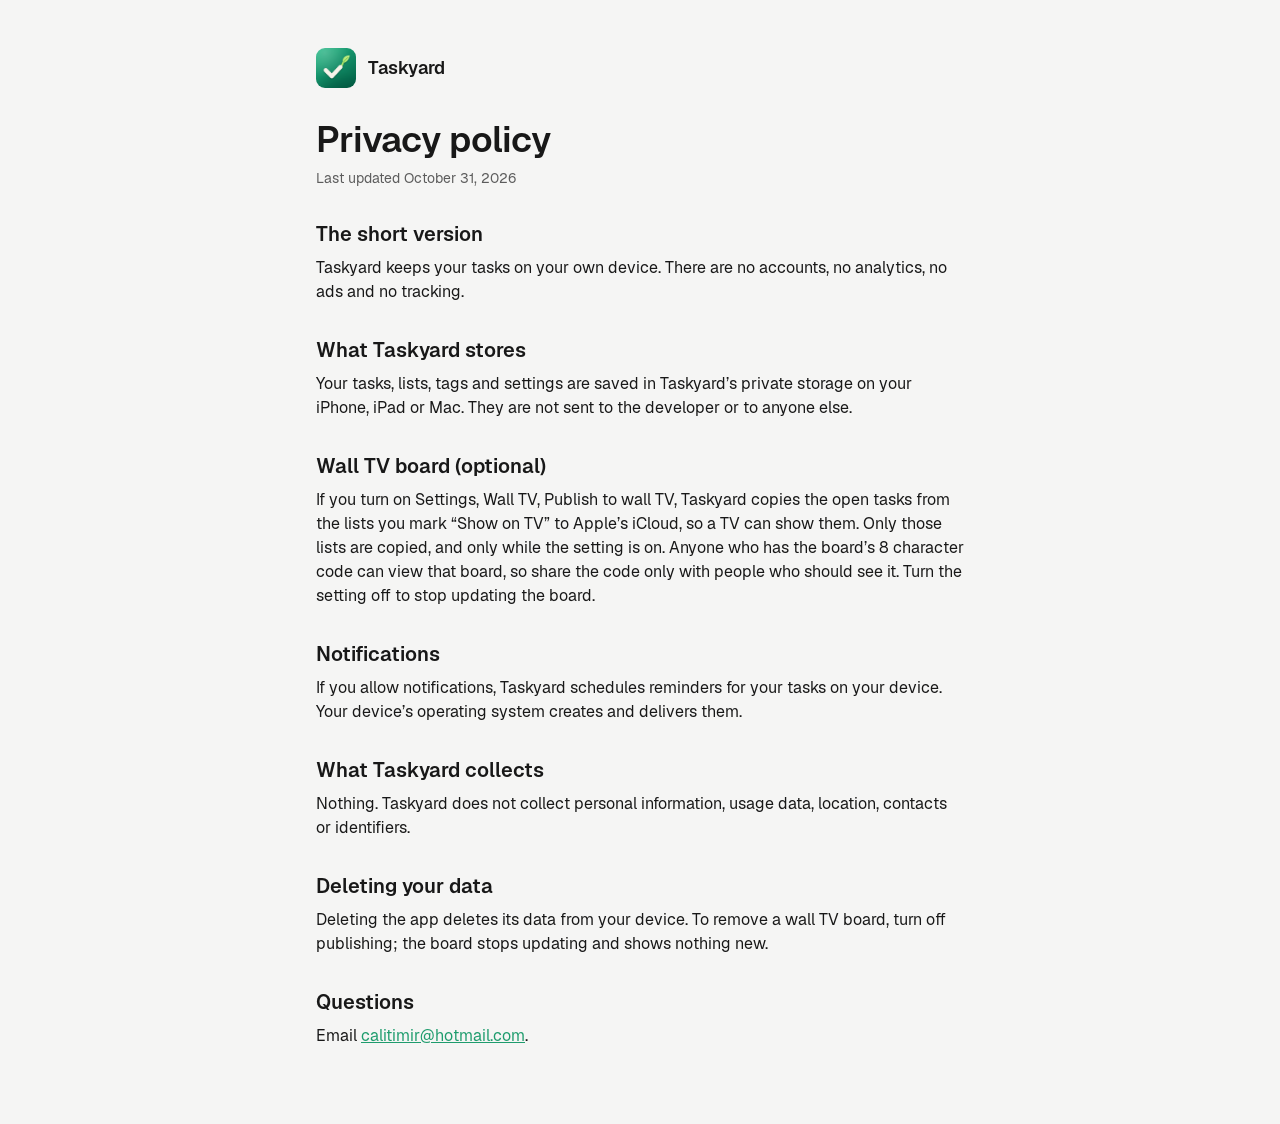
==== privacy.html @ d51ca659 "Add privacy policy and support pages; new icon" ====
<!doctype html>
<html lang="en">
<head>
  <meta charset="utf-8">
  <meta name="viewport" content="width=device-width, initial-scale=1">
  <title>Taskyard privacy policy</title>
  <meta name="description" content="How Taskyard handles your data: it stays on your device.">
  <link rel="icon" href="icon.png">
  <link rel="stylesheet" href="page.css">
</head>
<body>
  <main class="doc">
    <a class="brand" href="support.html"><img src="icon.png" alt="" width="40" height="40"><span>Taskyard</span></a>
    <h1>Privacy policy</h1>
    <p class="meta">Last updated October 31, 2026</p>

    <h2>The short version</h2>
    <p>Taskyard keeps your tasks on your own device. There are no accounts, no analytics, no ads and no tracking.</p>

    <h2>What Taskyard stores</h2>
    <p>Your tasks, lists, tags and settings are saved in Taskyard’s private storage on your iPhone, iPad or Mac. They are not sent to the developer or to anyone else.</p>

    <h2>Wall TV board (optional)</h2>
    <p>If you turn on Settings, Wall TV, Publish to wall TV, Taskyard copies the open tasks from the lists you mark “Show on TV” to Apple’s iCloud, so a TV can show them. Only those lists are copied, and only while the setting is on. Anyone who has the board’s 8 character code can view that board, so share the code only with people who should see it. Turn the setting off to stop updating the board.</p>

    <h2>Notifications</h2>
    <p>If you allow notifications, Taskyard schedules reminders for your tasks on your device. Your device’s operating system creates and delivers them.</p>

    <h2>What Taskyard collects</h2>
    <p>Nothing. Taskyard does not collect personal information, usage data, location, contacts or identifiers.</p>

    <h2>Deleting your data</h2>
    <p>Deleting the app deletes its data from your device. To remove a wall TV board, turn off publishing; the board stops updating and shows nothing new.</p>

    <h2>Questions</h2>
    <p>Email <a href="mailto:calitimir@hotmail.com">calitimir@hotmail.com</a>.</p>
  </main>
</body>
</html>
---- page.css ----
@font-face { font-family: "Geist"; src: url("Geist-Regular.otf") format("opentype"); font-weight: 400; }
@font-face { font-family: "Geist"; src: url("Geist-Medium.otf") format("opentype"); font-weight: 500; }
@font-face { font-family: "Geist"; src: url("Geist-SemiBold.otf") format("opentype"); font-weight: 600; }
:root { --bg: #F5F5F4; --text: #181818; --muted: #5C5C5C; --brand: #1E9C6D; }
@media (prefers-color-scheme: dark) { :root { --bg: #181818; --text: #FFFFFF; --muted: #A3A3A3; --brand: #3DC48F; } }
* { box-sizing: border-box; }
body { margin: 0; background: var(--bg); color: var(--text); font: 400 16px/24px "Geist", system-ui, sans-serif; -webkit-font-smoothing: antialiased; }
.doc { max-width: 680px; margin: 0 auto; padding: 48px 16px 64px; }
.brand { display: inline-flex; align-items: center; color: inherit; text-decoration: none; font-weight: 600; font-size: 18px; line-height: 28px; margin-bottom: 32px; }
.brand img { border-radius: 9px; margin-right: 12px; }
h1 { font-size: 36px; line-height: 40px; font-weight: 600; margin: 0 0 8px; letter-spacing: -0.02em; text-wrap: balance; }
h2 { font-size: 20px; line-height: 28px; font-weight: 600; margin: 32px 0 8px; }
h3 { font-size: 16px; line-height: 24px; font-weight: 600; margin: 24px 0 4px; }
p { margin: 0 0 12px; text-wrap: pretty; }
.meta { color: var(--muted); font-size: 14px; line-height: 20px; }
a { color: var(--brand); }
a:focus-visible { outline: 2px solid var(--brand); outline-offset: 2px; border-radius: 4px; }
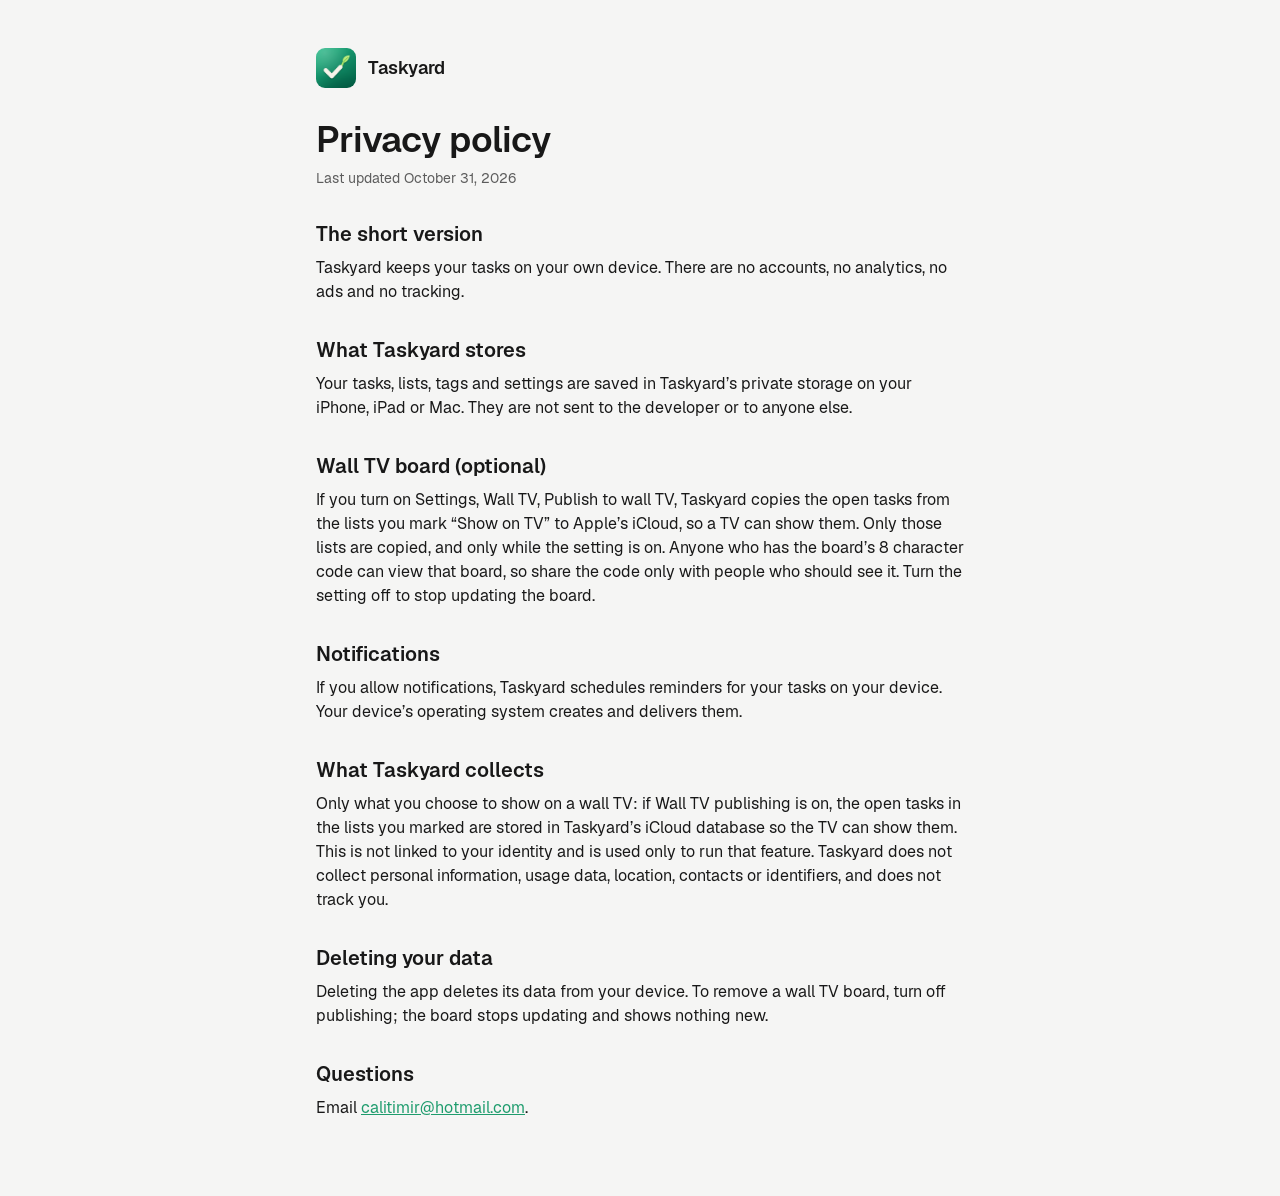
==== commit 6674b944: "Privacy policy: describe the optional Wall TV board data" ====
--- a/privacy.html
+++ b/privacy.html
@@ -27,7 +27,7 @@
     <p>If you allow notifications, Taskyard schedules reminders for your tasks on your device. Your device’s operating system creates and delivers them.</p>
 
     <h2>What Taskyard collects</h2>
-    <p>Nothing. Taskyard does not collect personal information, usage data, location, contacts or identifiers.</p>
+    <p>Only what you choose to show on a wall TV: if Wall TV publishing is on, the open tasks in the lists you marked are stored in Taskyard’s iCloud database so the TV can show them. This is not linked to your identity and is used only to run that feature. Taskyard does not collect personal information, usage data, location, contacts or identifiers, and does not track you.</p>
 
     <h2>Deleting your data</h2>
     <p>Deleting the app deletes its data from your device. To remove a wall TV board, turn off publishing; the board stops updating and shows nothing new.</p>
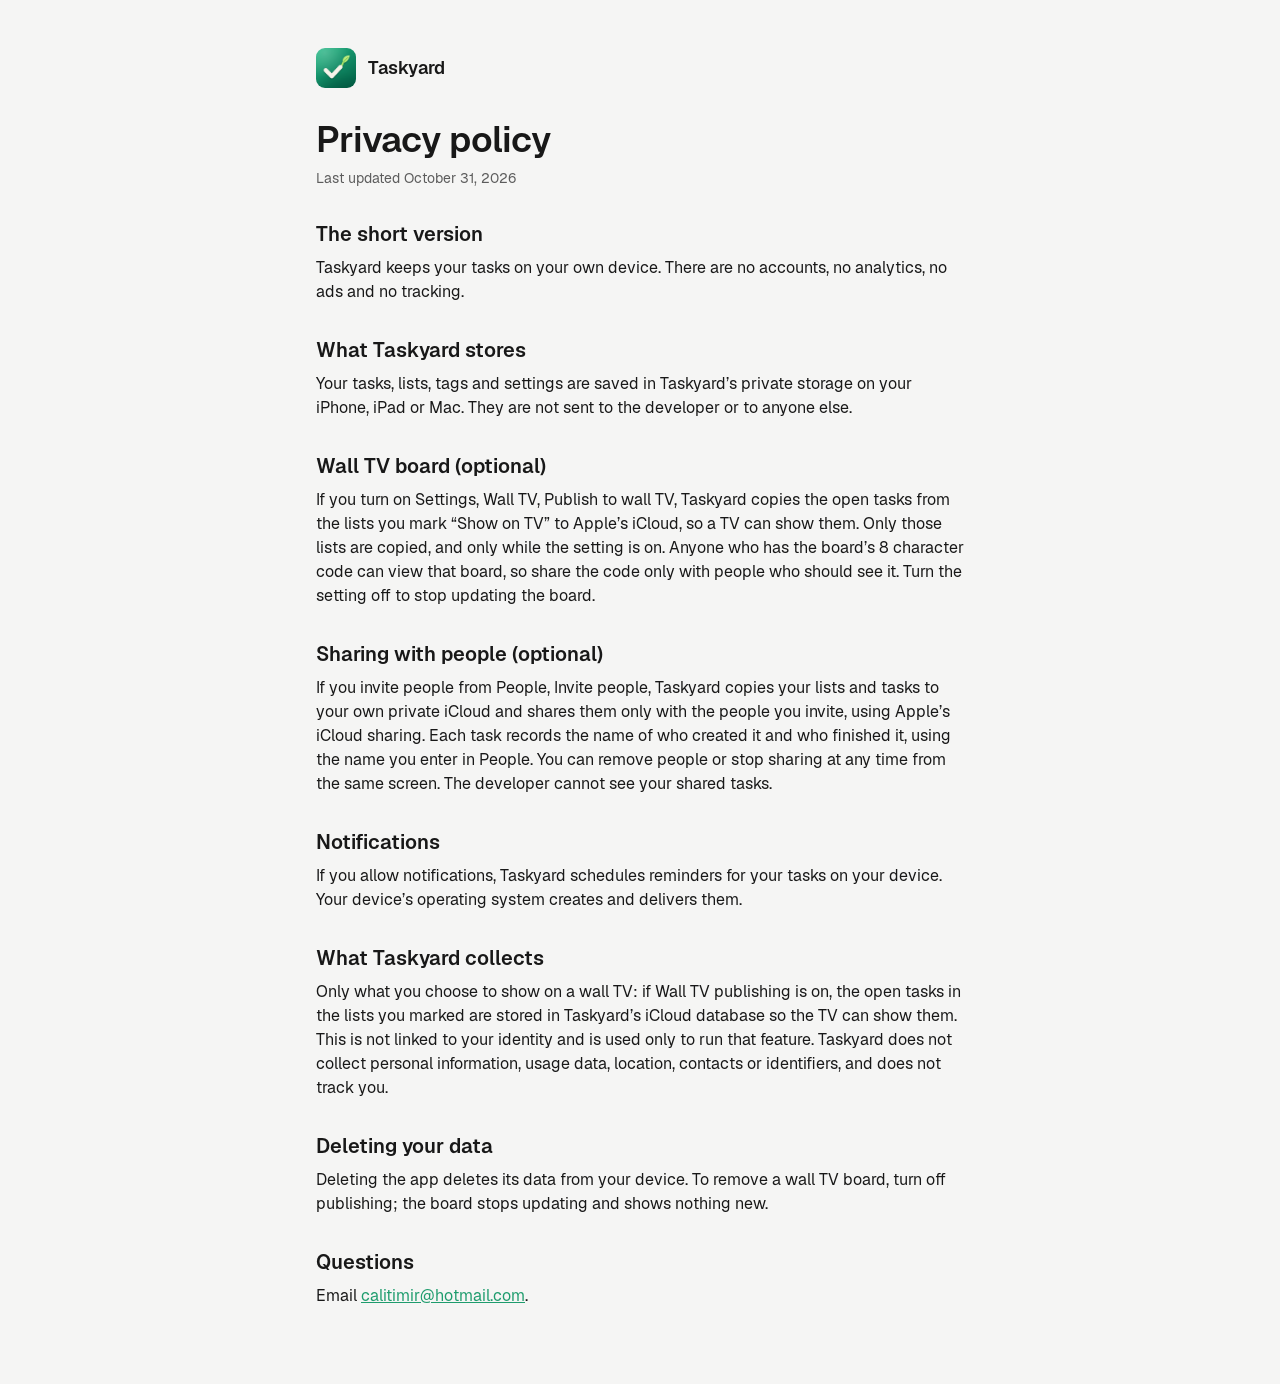
==== commit 242b2ba0: "Privacy: describe optional task sharing" ====
--- a/privacy.html
+++ b/privacy.html
@@ -23,6 +23,9 @@
     <h2>Wall TV board (optional)</h2>
     <p>If you turn on Settings, Wall TV, Publish to wall TV, Taskyard copies the open tasks from the lists you mark “Show on TV” to Apple’s iCloud, so a TV can show them. Only those lists are copied, and only while the setting is on. Anyone who has the board’s 8 character code can view that board, so share the code only with people who should see it. Turn the setting off to stop updating the board.</p>
 
+    <h2>Sharing with people (optional)</h2>
+    <p>If you invite people from People, Invite people, Taskyard copies your lists and tasks to your own private iCloud and shares them only with the people you invite, using Apple’s iCloud sharing. Each task records the name of who created it and who finished it, using the name you enter in People. You can remove people or stop sharing at any time from the same screen. The developer cannot see your shared tasks.</p>
+
     <h2>Notifications</h2>
     <p>If you allow notifications, Taskyard schedules reminders for your tasks on your device. Your device’s operating system creates and delivers them.</p>
 
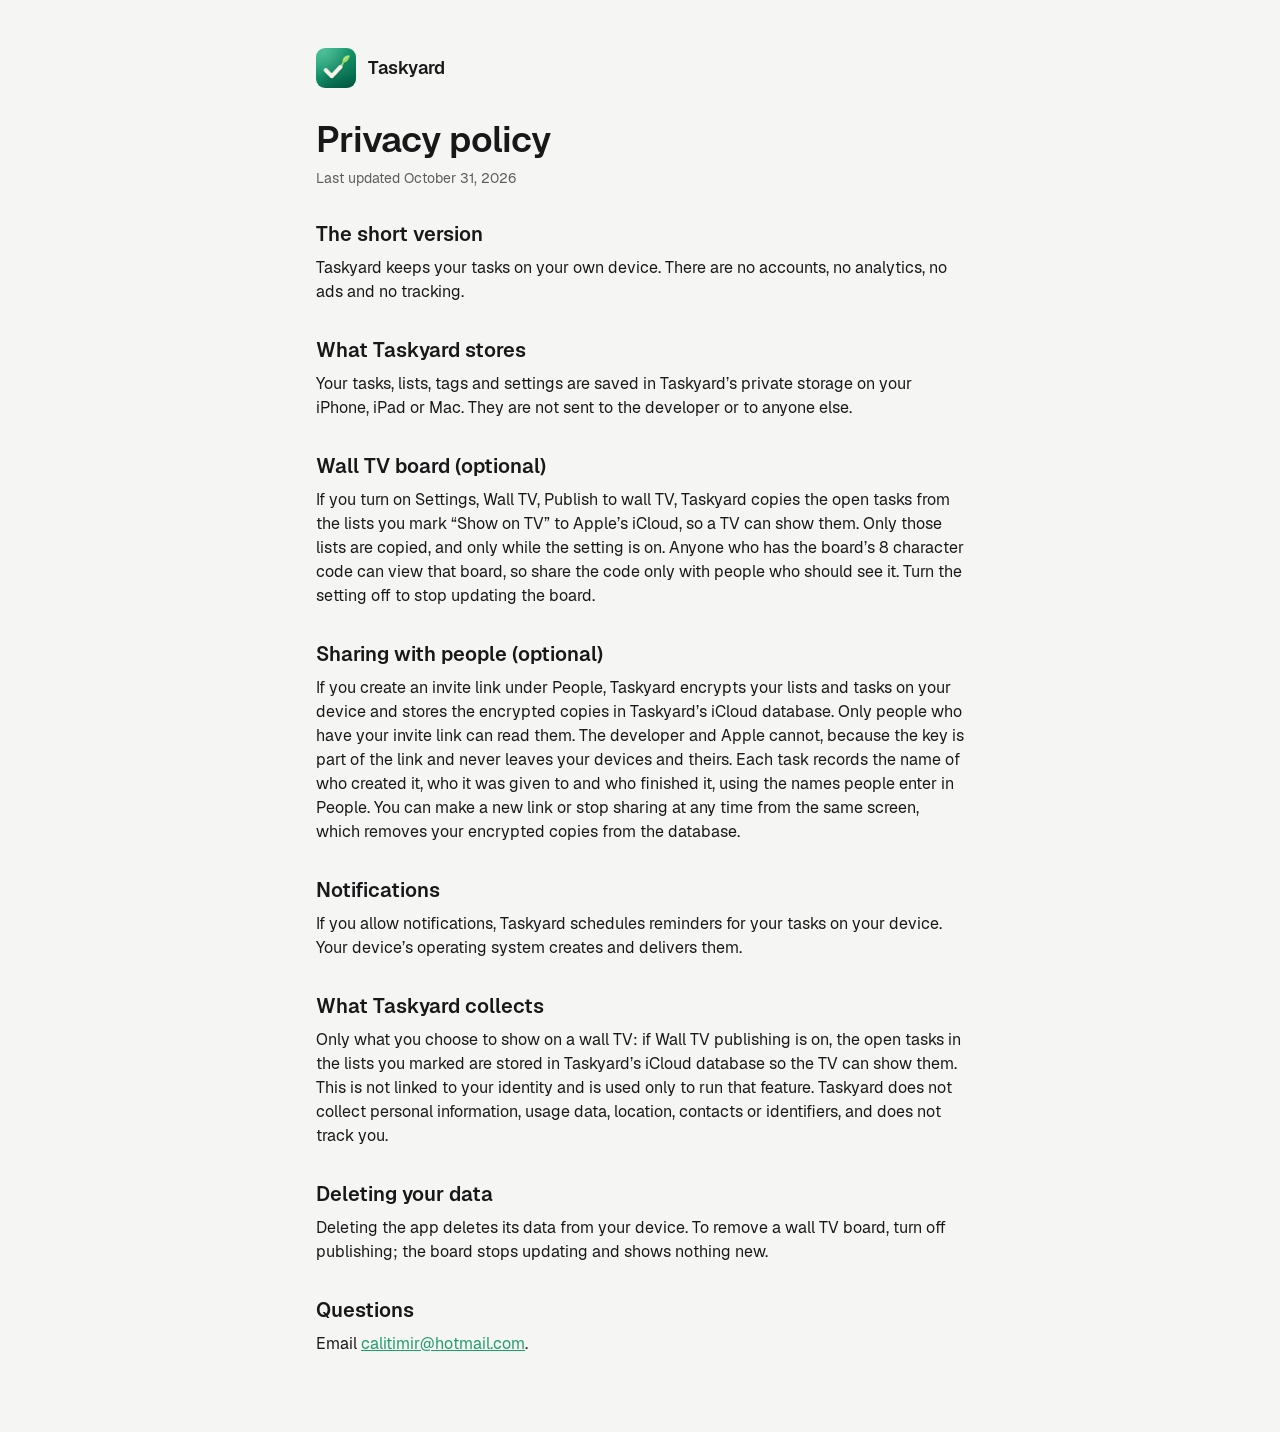
==== commit 067ebb45: "Add invite page; update privacy and support for link sharing" ====
--- a/privacy.html
+++ b/privacy.html
@@ -24,7 +24,7 @@
     <p>If you turn on Settings, Wall TV, Publish to wall TV, Taskyard copies the open tasks from the lists you mark “Show on TV” to Apple’s iCloud, so a TV can show them. Only those lists are copied, and only while the setting is on. Anyone who has the board’s 8 character code can view that board, so share the code only with people who should see it. Turn the setting off to stop updating the board.</p>
 
     <h2>Sharing with people (optional)</h2>
-    <p>If you invite people from People, Invite people, Taskyard copies your lists and tasks to your own private iCloud and shares them only with the people you invite, using Apple’s iCloud sharing. Each task records the name of who created it and who finished it, using the name you enter in People. You can remove people or stop sharing at any time from the same screen. The developer cannot see your shared tasks.</p>
+    <p>If you create an invite link under People, Taskyard encrypts your lists and tasks on your device and stores the encrypted copies in Taskyard’s iCloud database. Only people who have your invite link can read them. The developer and Apple cannot, because the key is part of the link and never leaves your devices and theirs. Each task records the name of who created it, who it was given to and who finished it, using the names people enter in People. You can make a new link or stop sharing at any time from the same screen, which removes your encrypted copies from the database.</p>
 
     <h2>Notifications</h2>
     <p>If you allow notifications, Taskyard schedules reminders for your tasks on your device. Your device’s operating system creates and delivers them.</p>
--- a/page.css
+++ b/page.css
@@ -15,3 +15,18 @@
 .meta { color: var(--muted); font-size: 14px; line-height: 20px; }
 a { color: var(--brand); }
 a:focus-visible { outline: 2px solid var(--brand); outline-offset: 2px; border-radius: 4px; }
+
+/* Invite page */
+.steps { list-style: none; counter-reset: step; margin: 32px 0 0; padding: 0; }
+.steps li { counter-increment: step; position: relative; padding: 0 0 32px 48px; }
+.steps li::before { content: counter(step); position: absolute; left: 0; top: 0; width: 32px; height: 32px; border-radius: 9999px; background: var(--brand); color: #fff; font-weight: 600; font-size: 14px; line-height: 32px; text-align: center; }
+.steps h2 { margin: 0 0 4px; }
+.button { display: inline-block; margin-top: 4px; padding: 8px 12px; border: 1px solid var(--brand); border-radius: 8px; background: var(--brand); color: #fff; font: 600 16px/24px "Geist", system-ui, sans-serif; text-decoration: none; cursor: pointer; transition: opacity 300ms cubic-bezier(0.22, 1, 0.36, 1), transform 200ms cubic-bezier(0.22, 1, 0.36, 1); }
+.button.secondary { background: transparent; color: var(--brand); }
+.button:hover { opacity: 0.85; }
+.button:active { transform: scale(0.98); }
+.button:focus-visible { outline: 2px solid var(--brand); outline-offset: 2px; }
+.card { margin: 0 0 24px; padding: 16px; border: 1px solid color-mix(in srgb, var(--text) 12%, transparent); border-radius: 16px; }
+.card h3 { margin-top: 0; }
+.code { margin: 12px 0; padding: 12px; border-radius: 8px; background: color-mix(in srgb, var(--text) 6%, transparent); font: 500 16px/24px ui-monospace, "SF Mono", Menlo, monospace; letter-spacing: 0.04em; overflow-wrap: anywhere; user-select: all; -webkit-user-select: all; }
+@media (prefers-reduced-motion: reduce) { .button { transition: none; } }
